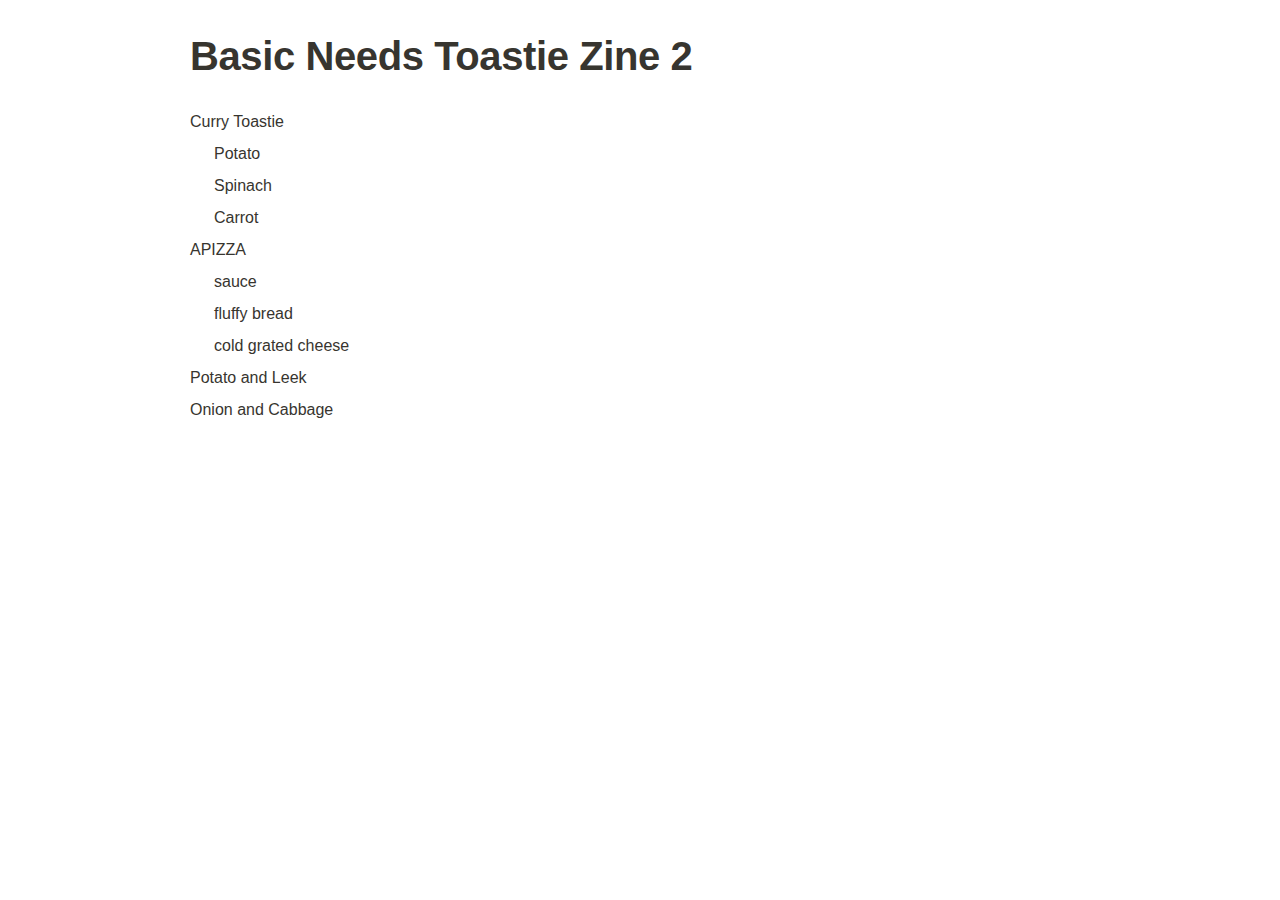
==== ipad-test.html @ 51d44f50 "Create ipad-test.html" ====
<html><head><meta http-equiv="Content-Type" content="text/html; charset=utf-8"/><title>Basic Needs Toastie Zine 2</title><style>
/* webkit printing magic: print all background colors */
html {
	-webkit-print-color-adjust: exact;
}
* {
	box-sizing: border-box;
	-webkit-print-color-adjust: exact;
}

html,
body {
	margin: 0;
	padding: 0;
}
@media only screen {
	body {
		margin: 2em auto;
		max-width: 900px;
		color: rgb(55, 53, 47);
	}
}

body {
	line-height: 1.5;
	white-space: pre-wrap;
}

a,
a.visited {
	color: inherit;
	text-decoration: underline;
}

.pdf-relative-link-path {
	font-size: 80%;
	color: #444;
}

h1,
h2,
h3 {
	letter-spacing: -0.01em;
	line-height: 1.2;
	font-weight: 600;
	margin-bottom: 0;
}

.page-title {
	font-size: 2.5rem;
	font-weight: 700;
	margin-top: 0;
	margin-bottom: 0.75em;
}

h1 {
	font-size: 1.875rem;
	margin-top: 1.875rem;
}

h2 {
	font-size: 1.5rem;
	margin-top: 1.5rem;
}

h3 {
	font-size: 1.25rem;
	margin-top: 1.25rem;
}

.source {
	border: 1px solid #ddd;
	border-radius: 3px;
	padding: 1.5em;
	word-break: break-all;
}

.callout {
	border-radius: 3px;
	padding: 1rem;
}

figure {
	margin: 1.25em 0;
	page-break-inside: avoid;
}

figcaption {
	opacity: 0.5;
	font-size: 85%;
	margin-top: 0.5em;
}

mark {
	background-color: transparent;
}

.indented {
	padding-left: 1.5em;
}

hr {
	background: transparent;
	display: block;
	width: 100%;
	height: 1px;
	visibility: visible;
	border: none;
	border-bottom: 1px solid rgba(55, 53, 47, 0.09);
}

img {
	max-width: 100%;
}

@media only print {
	img {
		max-height: 100vh;
		object-fit: contain;
	}
}

@page {
	margin: 1in;
}

.collection-content {
	font-size: 0.875rem;
}

.column-list {
	display: flex;
	justify-content: space-between;
}

.column {
	padding: 0 1em;
}

.column:first-child {
	padding-left: 0;
}

.column:last-child {
	padding-right: 0;
}

.table_of_contents-item {
	display: block;
	font-size: 0.875rem;
	line-height: 1.3;
	padding: 0.125rem;
}

.table_of_contents-indent-1 {
	margin-left: 1.5rem;
}

.table_of_contents-indent-2 {
	margin-left: 3rem;
}

.table_of_contents-indent-3 {
	margin-left: 4.5rem;
}

.table_of_contents-link {
	text-decoration: none;
	opacity: 0.7;
	border-bottom: 1px solid rgba(55, 53, 47, 0.18);
}

table,
th,
td {
	border: 1px solid rgba(55, 53, 47, 0.09);
	border-collapse: collapse;
}

table {
	border-left: none;
	border-right: none;
}

th,
td {
	font-weight: normal;
	padding: 0.25em 0.5em;
	line-height: 1.5;
	min-height: 1.5em;
	text-align: left;
}

th {
	color: rgba(55, 53, 47, 0.6);
}

ol,
ul {
	margin: 0;
	margin-block-start: 0.6em;
	margin-block-end: 0.6em;
}

li > ol:first-child,
li > ul:first-child {
	margin-block-start: 0.6em;
}

ul > li {
	list-style: disc;
}

ul.to-do-list {
	text-indent: -1.7em;
}

ul.to-do-list > li {
	list-style: none;
}

.to-do-children-checked {
	text-decoration: line-through;
	opacity: 0.375;
}

ul.toggle > li {
	list-style: none;
}

ul {
	padding-inline-start: 1.7em;
}

ul > li {
	padding-left: 0.1em;
}

ol {
	padding-inline-start: 1.6em;
}

ol > li {
	padding-left: 0.2em;
}

.mono ol {
	padding-inline-start: 2em;
}

.mono ol > li {
	text-indent: -0.4em;
}

.toggle {
	padding-inline-start: 0em;
	list-style-type: none;
}

/* Indent toggle children */
.toggle > li > details {
	padding-left: 1.7em;
}

.toggle > li > details > summary {
	margin-left: -1.1em;
}

.selected-value {
	display: inline-block;
	padding: 0 0.5em;
	background: rgba(206, 205, 202, 0.5);
	border-radius: 3px;
	margin-right: 0.5em;
	margin-top: 0.3em;
	margin-bottom: 0.3em;
	white-space: nowrap;
}

.collection-title {
	display: inline-block;
	margin-right: 1em;
}

time {
	opacity: 0.5;
}

.icon {
	display: inline-block;
	max-width: 1.2em;
	max-height: 1.2em;
	text-decoration: none;
	vertical-align: text-bottom;
	margin-right: 0.5em;
}

img.icon {
	border-radius: 3px;
}

.user-icon {
	width: 1.5em;
	height: 1.5em;
	border-radius: 100%;
	margin-right: 0.5rem;
}

.user-icon-inner {
	font-size: 0.8em;
}

.text-icon {
	border: 1px solid #000;
	text-align: center;
}

.page-cover-image {
	display: block;
	object-fit: cover;
	width: 100%;
	height: 30vh;
}

.page-header-icon {
	font-size: 3rem;
	margin-bottom: 1rem;
}

.page-header-icon-with-cover {
	margin-top: -0.72em;
	margin-left: 0.07em;
}

.page-header-icon img {
	border-radius: 3px;
}

.link-to-page {
	margin: 1em 0;
	padding: 0;
	border: none;
	font-weight: 500;
}

p > .user {
	opacity: 0.5;
}

td > .user,
td > time {
	white-space: nowrap;
}

input[type="checkbox"] {
	transform: scale(1.5);
	margin-right: 0.6em;
	vertical-align: middle;
}

p {
	margin-top: 0.5em;
	margin-bottom: 0.5em;
}

.image {
	border: none;
	margin: 1.5em 0;
	padding: 0;
	border-radius: 0;
	text-align: center;
}

.code,
code {
	background: rgba(135, 131, 120, 0.15);
	border-radius: 3px;
	padding: 0.2em 0.4em;
	border-radius: 3px;
	font-size: 85%;
	tab-size: 2;
}

code {
	color: #eb5757;
}

.code {
	padding: 1.5em 1em;
}

.code > code {
	background: none;
	padding: 0;
	font-size: 100%;
	color: inherit;
}

blockquote {
	font-size: 1.25em;
	margin: 1em 0;
	padding-left: 1em;
	border-left: 3px solid rgb(55, 53, 47);
}

.bookmark-href {
	font-size: 0.75em;
	opacity: 0.5;
}

.sans { font-family: -apple-system, BlinkMacSystemFont, "Segoe UI", Helvetica, "Apple Color Emoji", Arial, sans-serif, "Segoe UI Emoji", "Segoe UI Symbol"; }
.code { font-family: 'SFMono-Regular', Consolas, 'Liberation Mono', Menlo, Courier, monospace; }
.serif { font-family: Lyon-Text, Georgia, KaiTi, STKaiTi, '华文楷体', KaiTi_GB2312, '楷体_GB2312', serif; }
.mono { font-family: Nitti, 'Microsoft YaHei', '微软雅黑', monospace; }
.pdf .sans { font-family: Inter, -apple-system, BlinkMacSystemFont, "Segoe UI", Helvetica, "Apple Color Emoji", Arial, sans-serif, "Segoe UI Emoji", "Segoe UI Symbol", 'Twemoji', 'Noto Color Emoji', 'Noto Sans CJK SC', 'Noto Sans CJK KR'; }

.pdf .code { font-family: Source Code Pro, 'SFMono-Regular', Consolas, 'Liberation Mono', Menlo, Courier, monospace, 'Twemoji', 'Noto Color Emoji', 'Noto Sans Mono CJK SC', 'Noto Sans Mono CJK KR'; }

.pdf .serif { font-family: PT Serif, Lyon-Text, Georgia, KaiTi, STKaiTi, '华文楷体', KaiTi_GB2312, '楷体_GB2312', serif, 'Twemoji', 'Noto Color Emoji', 'Noto Sans CJK SC', 'Noto Sans CJK KR'; }

.pdf .mono { font-family: PT Mono, Nitti, 'Microsoft YaHei', '微软雅黑', monospace, 'Twemoji', 'Noto Color Emoji', 'Noto Sans Mono CJK SC', 'Noto Sans Mono CJK KR'; }

.highlight-default {
}
.highlight-gray {
	color: rgb(155,154,151);
}
.highlight-brown {
	color: rgb(100,71,58);
}
.highlight-orange {
	color: rgb(217,115,13);
}
.highlight-yellow {
	color: rgb(223,171,1);
}
.highlight-teal {
	color: rgb(15,123,108);
}
.highlight-blue {
	color: rgb(11,110,153);
}
.highlight-purple {
	color: rgb(105,64,165);
}
.highlight-pink {
	color: rgb(173,26,114);
}
.highlight-red {
	color: rgb(224,62,62);
}
.highlight-gray_background {
	background: rgb(235,236,237);
}
.highlight-brown_background {
	background: rgb(233,229,227);
}
.highlight-orange_background {
	background: rgb(250,235,221);
}
.highlight-yellow_background {
	background: rgb(251,243,219);
}
.highlight-teal_background {
	background: rgb(221,237,234);
}
.highlight-blue_background {
	background: rgb(221,235,241);
}
.highlight-purple_background {
	background: rgb(234,228,242);
}
.highlight-pink_background {
	background: rgb(244,223,235);
}
.highlight-red_background {
	background: rgb(251,228,228);
}
.block-color-default {
	color: inherit;
	fill: inherit;
}
.block-color-gray {
	color: rgba(55, 53, 47, 0.6);
	fill: rgba(55, 53, 47, 0.6);
}
.block-color-brown {
	color: rgb(100,71,58);
	fill: rgb(100,71,58);
}
.block-color-orange {
	color: rgb(217,115,13);
	fill: rgb(217,115,13);
}
.block-color-yellow {
	color: rgb(223,171,1);
	fill: rgb(223,171,1);
}
.block-color-teal {
	color: rgb(15,123,108);
	fill: rgb(15,123,108);
}
.block-color-blue {
	color: rgb(11,110,153);
	fill: rgb(11,110,153);
}
.block-color-purple {
	color: rgb(105,64,165);
	fill: rgb(105,64,165);
}
.block-color-pink {
	color: rgb(173,26,114);
	fill: rgb(173,26,114);
}
.block-color-red {
	color: rgb(224,62,62);
	fill: rgb(224,62,62);
}
.block-color-gray_background {
	background: rgb(235,236,237);
}
.block-color-brown_background {
	background: rgb(233,229,227);
}
.block-color-orange_background {
	background: rgb(250,235,221);
}
.block-color-yellow_background {
	background: rgb(251,243,219);
}
.block-color-teal_background {
	background: rgb(221,237,234);
}
.block-color-blue_background {
	background: rgb(221,235,241);
}
.block-color-purple_background {
	background: rgb(234,228,242);
}
.block-color-pink_background {
	background: rgb(244,223,235);
}
.block-color-red_background {
	background: rgb(251,228,228);
}

.checkbox {
	display: inline-flex;
	vertical-align: text-bottom;
	width: 16;
	height: 16;
	background-size: 16px;
	margin-left: 2px;
	margin-right: 5px;
}

.checkbox-on {
	background-image: url("data:image/svg+xml;charset=UTF-8,%3Csvg%20width%3D%2216%22%20height%3D%2216%22%20viewBox%3D%220%200%2016%2016%22%20fill%3D%22none%22%20xmlns%3D%22http%3A%2F%2Fwww.w3.org%2F2000%2Fsvg%22%3E%0A%3Crect%20width%3D%2216%22%20height%3D%2216%22%20fill%3D%22%2358A9D7%22%2F%3E%0A%3Cpath%20d%3D%22M6.71429%2012.2852L14%204.9995L12.7143%203.71436L6.71429%209.71378L3.28571%206.2831L2%207.57092L6.71429%2012.2852Z%22%20fill%3D%22white%22%2F%3E%0A%3C%2Fsvg%3E");
}

.checkbox-off {
	background-image: url("data:image/svg+xml;charset=UTF-8,%3Csvg%20width%3D%2216%22%20height%3D%2216%22%20viewBox%3D%220%200%2016%2016%22%20fill%3D%22none%22%20xmlns%3D%22http%3A%2F%2Fwww.w3.org%2F2000%2Fsvg%22%3E%0A%3Crect%20x%3D%220.75%22%20y%3D%220.75%22%20width%3D%2214.5%22%20height%3D%2214.5%22%20fill%3D%22white%22%20stroke%3D%22%2336352F%22%20stroke-width%3D%221.5%22%2F%3E%0A%3C%2Fsvg%3E");
}
	
</style></head><body><article id="a488cbc4-40f7-4b21-be63-9ed2edf8d130" class="page sans"><header><h1 class="page-title">Basic Needs Toastie Zine 2</h1></header><div class="page-body"><p id="9d27aeae-7843-45a6-bfe0-919b6dc2e120" class="">Curry Toastie<div class="indented"><p id="c24c3bdb-3b88-4a26-a71c-aa3c96abf50c" class="">Potato</p><p id="4310c390-7ca5-4c10-952d-e066980f8798" class="">Spinach</p><p id="e9494e7d-1e96-4a81-898d-3b074193b905" class="">Carrot</p></div></p><p id="73e86180-9324-4419-9499-bf7f675c6b0a" class="">APIZZA<div class="indented"><p id="066f85dc-d6ce-45ef-80e1-ba55939d42cf" class="">sauce</p><p id="7aae8f09-ba70-421b-95ff-208206263c13" class="">fluffy bread</p><p id="aceb7373-d83f-4d63-af08-14601a4d037b" class="">cold grated cheese</p></div></p><p id="08827eb1-1db7-4eef-897a-0d90fdb62a76" class="">Potato and Leek</p><p id="d55adc51-5987-4907-bab7-77660b42fa60" class="">Onion and Cabbage</p></div></article></body></html>
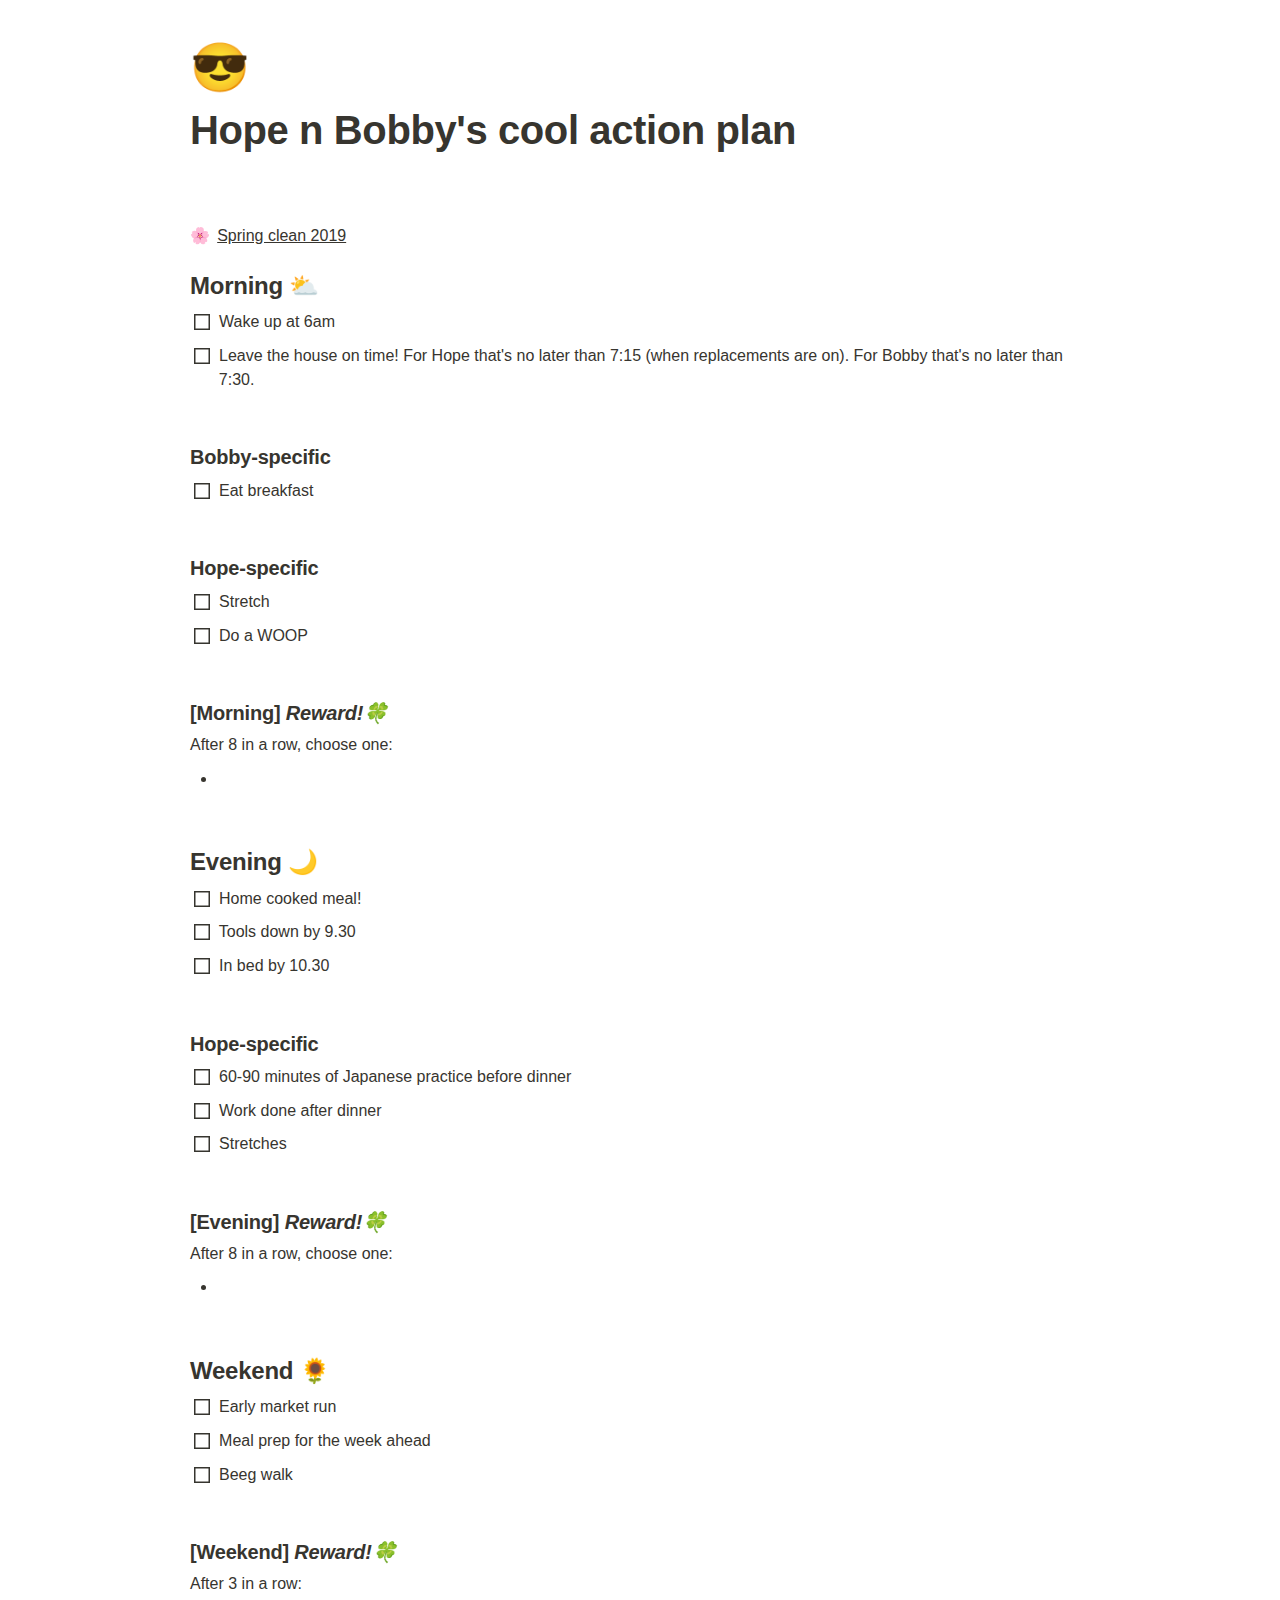
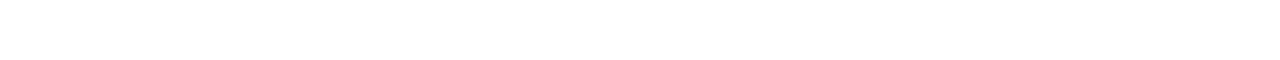
==== commit 2b52ed08: "Update ipad-test.html" ====
--- a/ipad-test.html
+++ b/ipad-test.html
@@ -1,4 +1,4 @@
-<html><head><meta http-equiv="Content-Type" content="text/html; charset=utf-8"/><title>Basic Needs Toastie Zine 2</title><style>
+<html><head><meta http-equiv="Content-Type" content="text/html; charset=utf-8"/><title>Hope n Bobby&#x27;s cool action plan</title><style>
 /* webkit printing magic: print all background colors */
 html {
 	-webkit-print-color-adjust: exact;
@@ -562,4 +562,14 @@
 	background-image: url("data:image/svg+xml;charset=UTF-8,%3Csvg%20width%3D%2216%22%20height%3D%2216%22%20viewBox%3D%220%200%2016%2016%22%20fill%3D%22none%22%20xmlns%3D%22http%3A%2F%2Fwww.w3.org%2F2000%2Fsvg%22%3E%0A%3Crect%20x%3D%220.75%22%20y%3D%220.75%22%20width%3D%2214.5%22%20height%3D%2214.5%22%20fill%3D%22white%22%20stroke%3D%22%2336352F%22%20stroke-width%3D%221.5%22%2F%3E%0A%3C%2Fsvg%3E");
 }
 	
-</style></head><body><article id="a488cbc4-40f7-4b21-be63-9ed2edf8d130" class="page sans"><header><h1 class="page-title">Basic Needs Toastie Zine 2</h1></header><div class="page-body"><p id="9d27aeae-7843-45a6-bfe0-919b6dc2e120" class="">Curry Toastie<div class="indented"><p id="c24c3bdb-3b88-4a26-a71c-aa3c96abf50c" class="">Potato</p><p id="4310c390-7ca5-4c10-952d-e066980f8798" class="">Spinach</p><p id="e9494e7d-1e96-4a81-898d-3b074193b905" class="">Carrot</p></div></p><p id="73e86180-9324-4419-9499-bf7f675c6b0a" class="">APIZZA<div class="indented"><p id="066f85dc-d6ce-45ef-80e1-ba55939d42cf" class="">sauce</p><p id="7aae8f09-ba70-421b-95ff-208206263c13" class="">fluffy bread</p><p id="aceb7373-d83f-4d63-af08-14601a4d037b" class="">cold grated cheese</p></div></p><p id="08827eb1-1db7-4eef-897a-0d90fdb62a76" class="">Potato and Leek</p><p id="d55adc51-5987-4907-bab7-77660b42fa60" class="">Onion and Cabbage</p></div></article></body></html>+</style></head><body><article id="a9d42a39-d121-4e0c-8070-61fcaa64544f" class="page sans"><header><div class="page-header-icon undefined"><span class="icon">😎</span></div><h1 class="page-title">Hope n Bobby&#x27;s cool action plan</h1></header><div class="page-body"><p id="9d134d2b-ae38-4978-b82e-35ef80552a2b" class="">
+</p><figure id="d3098bc1-3fe7-4fc9-8b69-cd8a22a32344" class="link-to-page"><a href="https://www.notion.so/Spring-clean-2019-d3098bc13fe74fc98b69cd8a22a32344"><span class="icon">🌸</span>Spring clean 2019</a></figure><h2 id="a97acc2f-0531-43ee-8864-9cf7982a0d49" class="">Morning ⛅️</h2><ul id="0853607c-ba63-43f1-8fdc-e2054ba5cba0" class="to-do-list"><li><div class="checkbox checkbox-off"></div> <span class="to-do-children-unchecked">Wake up at 6am</span></li></ul><ul id="adf87322-c158-4113-92c9-484dadafc2bc" class="to-do-list"><li><div class="checkbox checkbox-off"></div> <span class="to-do-children-unchecked">Leave the house on time! For Hope that&#x27;s no later than 7:15 (when replacements are on). For Bobby that&#x27;s no later than 7:30. </span></li></ul><p id="d3cff3ac-4f46-4eb6-9d58-09a5e66704b5" class="">
+</p><h3 id="d867cd6b-7617-49e1-ba4e-9c73386c07d0" class="">Bobby-specific</h3><ul id="6bf37cb3-1e5f-473a-8d5b-34ad6c8b55d8" class="to-do-list"><li><div class="checkbox checkbox-off"></div> <span class="to-do-children-unchecked">Eat breakfast</span></li></ul><p id="cb449ce1-43f4-467b-afcf-19be7136dbfd" class="">
+</p><h3 id="fab547f9-a4dc-426c-b933-6b43a010493a" class="">Hope-specific</h3><ul id="1f647455-07c5-4196-94da-11e14fb0b5c0" class="to-do-list"><li><div class="checkbox checkbox-off"></div> <span class="to-do-children-unchecked">Stretch</span></li></ul><ul id="49ebdf5e-59a8-4747-b2cf-050253044ff3" class="to-do-list"><li><div class="checkbox checkbox-off"></div> <span class="to-do-children-unchecked">Do a WOOP</span></li></ul><p id="24a73bfa-dca2-48ee-a569-a5b6c084a60a" class="">
+</p><h3 id="95b327ee-8ec5-4563-b4c9-c5da86528173" class="">[Morning] <em>Reward!🍀</em></h3><p id="9e6cff40-62f1-4e3f-a533-e9033e606d9a" class="">After 8 in a row, choose one: </p><ul id="e99389cc-c3df-48c2-bfce-7dcb2a288652" class="bulleted-list"><li></li></ul><p id="bf3112b3-7a66-409f-95d7-530f34795293" class="">
+</p><h2 id="dd63b9b7-4270-4c51-b939-f670cd8eba63" class="">Evening 🌙</h2><ul id="b80ac6d3-d08c-4a61-8ce0-f8573813e3c4" class="to-do-list"><li><div class="checkbox checkbox-off"></div> <span class="to-do-children-unchecked">Home cooked meal! </span></li></ul><ul id="4dfa56a1-2fa9-4c9d-ba5f-45279e50f8a4" class="to-do-list"><li><div class="checkbox checkbox-off"></div> <span class="to-do-children-unchecked">Tools down by 9.30</span></li></ul><ul id="07155963-1070-4f45-a3e7-0ef1d3316445" class="to-do-list"><li><div class="checkbox checkbox-off"></div> <span class="to-do-children-unchecked">In bed by 10.30</span></li></ul><p id="9f32c534-ae54-4775-9ff8-2e3ae924a733" class="">
+</p><h3 id="8c26dab2-595b-419d-a4f4-4def068db06b" class="">Hope-specific</h3><ul id="5c1e3f03-113b-4dc0-9660-3d80c9e33fc2" class="to-do-list"><li><div class="checkbox checkbox-off"></div> <span class="to-do-children-unchecked">60-90 minutes of Japanese practice before dinner</span></li></ul><ul id="78cf8071-9aca-4162-a15e-c059ad8e2d0f" class="to-do-list"><li><div class="checkbox checkbox-off"></div> <span class="to-do-children-unchecked">Work done after dinner</span></li></ul><ul id="0eb16a58-84f2-43a0-973a-86a056aef6c4" class="to-do-list"><li><div class="checkbox checkbox-off"></div> <span class="to-do-children-unchecked">Stretches</span></li></ul><p id="c5d24e94-5c1f-4001-91af-7426ee22784e" class="">
+</p><h3 id="ff0ae23c-8b62-492f-bfd8-af011f48c085" class="">[Evening] <em>Reward!🍀</em></h3><p id="7740e847-ae97-4899-a364-8bfcbca46e20" class="">After 8 in a row, choose one: </p><ul id="68de10dc-b1df-4b82-ba25-35f75a1e4789" class="bulleted-list"><li></li></ul><p id="8b80fc2b-d74a-436f-8083-ae5ca3a26ca8" class="">
+</p><h2 id="550cbf1a-73f1-466b-ae41-ed633efc4aa2" class="">Weekend 🌻</h2><ul id="5c4b4950-90f7-4f61-901e-1e2c6a06156c" class="to-do-list"><li><div class="checkbox checkbox-off"></div> <span class="to-do-children-unchecked">Early market run</span></li></ul><ul id="96f0e164-5a28-44e1-bd56-98bdb164697f" class="to-do-list"><li><div class="checkbox checkbox-off"></div> <span class="to-do-children-unchecked">Meal prep for the week ahead</span></li></ul><ul id="56c1aba3-cab1-46f7-9d93-6e048ed83b6d" class="to-do-list"><li><div class="checkbox checkbox-off"></div> <span class="to-do-children-unchecked">Beeg walk </span></li></ul><p id="8a0a6f9f-bef2-499a-b2b7-473d6fb1e84f" class="">
+</p><h3 id="9769c024-0705-49ed-8856-313e9af58c57" class="">[Weekend] <em>Reward!🍀</em></h3><p id="221243b1-809f-4592-ba4e-52ac9cf31924" class="">After 3 in a row: </p><p id="f716682b-cc4a-4067-9298-193624513a80" class="">
+</p></div></article></body></html>